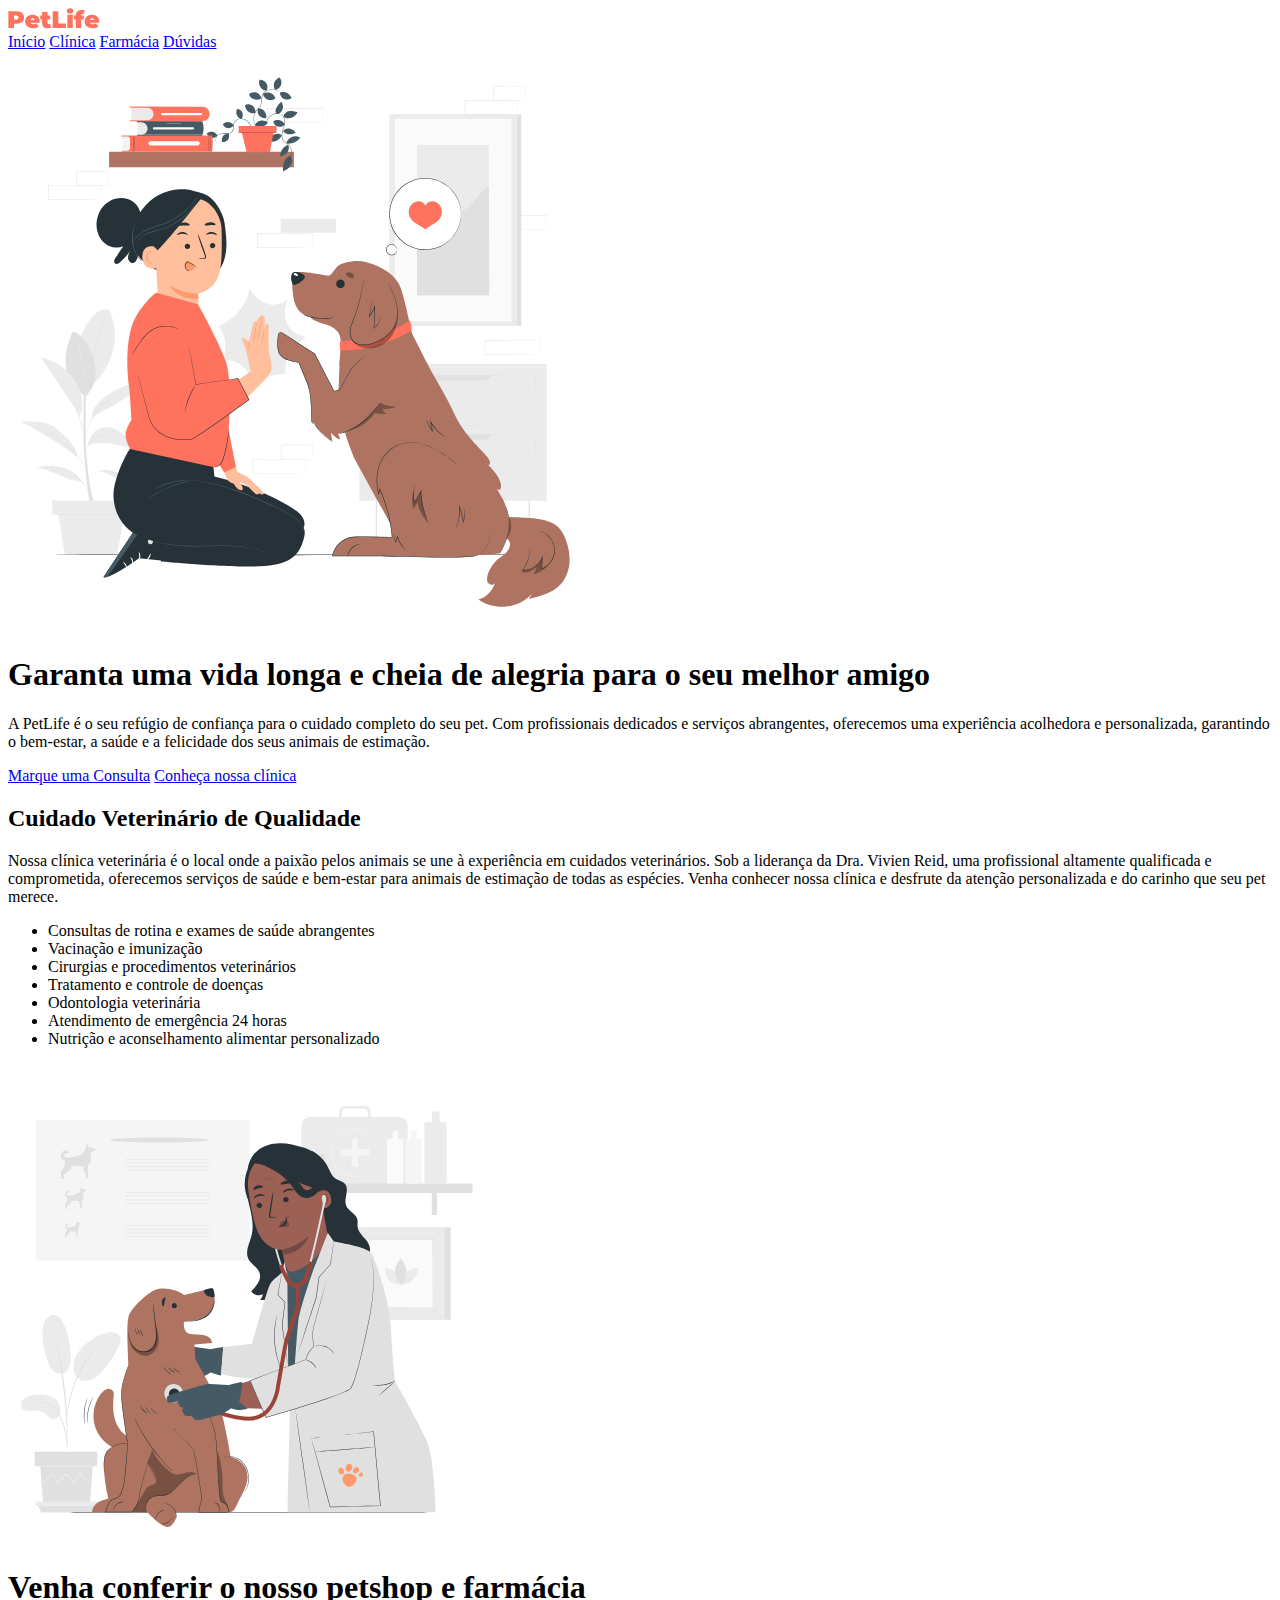
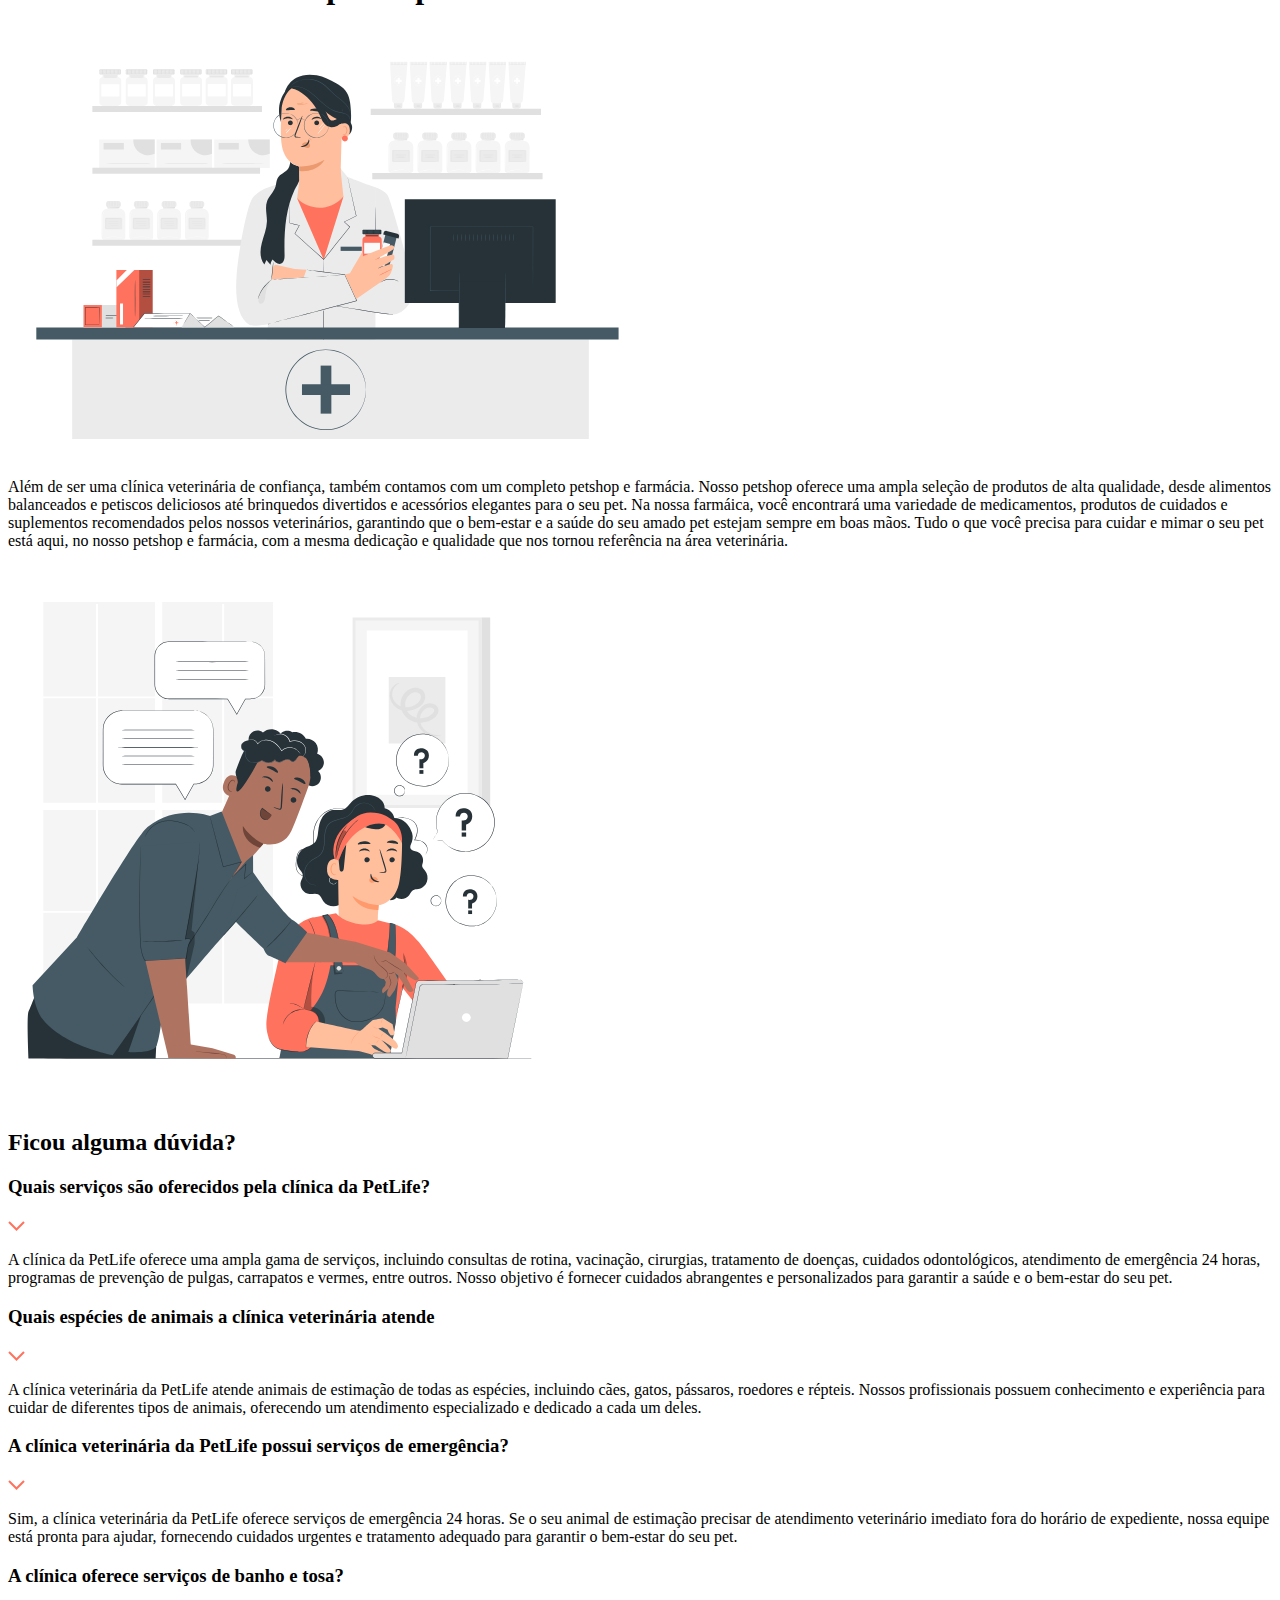
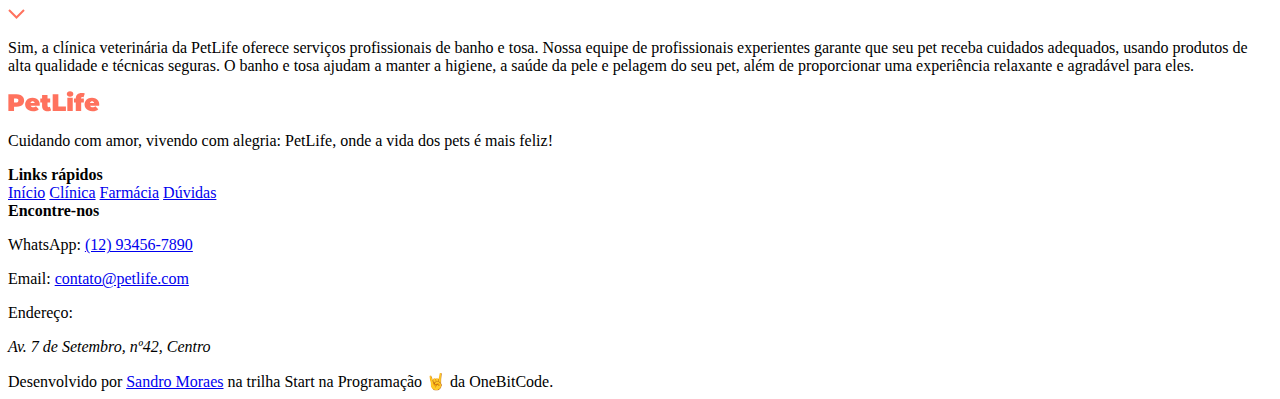
==== pet-life/index.html @ 8a03d573 "add PetLife/index.html" ====
<!DOCTYPE html>
<html lang="pt-br">
<head>
    <meta charset="UTF-8">
    <meta name="viewport" content="width=device-width, initial-scale=1.0">
    <meta name="description" content="Garanta uma vida longa e cheia de alegria para o seu melhor amigo">
    <title>PetLife</title>
</head>
<body>
    <header>
        <a href="index.html">
            <img src="arquivos-do-projeto/logo.svg" alt="Logo da PetLife">
        </a>

        <nav>
            <a href="#inicio">Início</a>
            <a href="#clinica">Clínica</a>
            <a href="#farmacia">Farmácia</a>
            <a href="#duvidas">Dúvidas</a>
        </nav>
    </header>
    <main>
        <section>
            <img src="arquivos-do-projeto/start-img.svg" alt="Imagem principal" width="580" height="580">

            <div id="inicio">
                <h1>Garanta uma vida longa e cheia de alegria para o seu melhor amigo</h1>
                <p>A PetLife é o seu refúgio de confiança para o cuidado completo do seu pet. Com profissionais dedicados e serviços abrangentes, oferecemos uma experiência acolhedora e personalizada, garantindo o bem-estar, a saúde e a felicidade dos seus animais de estimação.</p>
                <a href="https://wa.me/5594984389699" target="_blank">Marque uma Consulta</a>
                <a href="#clinica">Conheça nossa clínica</a>
            </div>
        </section>

        <section id="clinica">
            <div>
                <h2>Cuidado Veterinário de Qualidade</h2>
                <p>Nossa clínica veterinária é o local onde a paixão pelos animais se une à experiência em cuidados veterinários. Sob a liderança da Dra. Vivien Reid, uma profissional altamente qualificada e comprometida, oferecemos serviços de saúde e bem-estar para animais de estimação de todas as espécies. Venha conhecer nossa clínica e desfrute da atenção personalizada e do carinho que seu pet merece.</p>
                <ul>
                    <li>Consultas de rotina e exames de saúde abrangentes</li>
                    <li>Vacinação e imunização</li>
                    <li>Cirurgias e procedimentos veterinários</li>
                    <li>Tratamento e controle de doenças</li>
                    <li>Odontologia veterinária</li>
                    <li>Atendimento de emergência 24 horas</li>
                    <li>Nutrição e aconselhamento alimentar personalizado</li>
                </ul>
            </div>
            
            <img src="arquivos-do-projeto/clinic-img.svg" alt="" width="480" height="480" loading="lazy">
        </section>

        <section id="farmacia">
            <h1>Venha conferir o nosso petshop e farmácia</h1>
            <img src="arquivos-do-projeto/shop-img.svg" alt="" width="645" height="430" loading="lazy">
            <p>Além de ser uma clínica veterinária de confiança, também contamos com um completo petshop e farmácia. Nosso petshop oferece uma ampla seleção de produtos de alta qualidade, desde alimentos balanceados e petiscos deliciosos até brinquedos divertidos e acessórios elegantes para o seu pet. Na nossa farmáica, você encontrará uma variedade de medicamentos, produtos de cuidados e suplementos recomendados pelos nossos veterinários, garantindo que o bem-estar e a saúde do seu amado pet estejam sempre em boas mãos. Tudo o que você precisa para cuidar e mimar o seu pet está aqui, no nosso petshop e farmácia, com a mesma dedicação e qualidade que nos tornou referência na área veterinária.</p>
        </section>

        <section id="duvidas">
            <img src="arquivos-do-projeto/faq-img.svg" alt="" width="540" height="540" loading="lazy">

            <div>
                <h2>Ficou alguma dúvida?</h2>

                <div>
                    <h3>Quais serviços são oferecidos pela clínica da PetLife?</h3>
                    <img src="arquivos-do-projeto/arrow-down.svg" alt="">
                    <p>A clínica da PetLife oferece uma ampla gama de serviços, incluindo consultas de rotina, vacinação, cirurgias, tratamento de doenças, cuidados odontológicos, atendimento de emergência 24 horas, programas de prevenção de pulgas, carrapatos e vermes, entre outros. Nosso objetivo é fornecer cuidados abrangentes e personalizados para garantir a saúde e o bem-estar do seu pet.</p>
                </div>

                <div>
                    <h3>Quais espécies de animais a clínica veterinária atende</h3>
                    <img src="arquivos-do-projeto/arrow-down.svg" alt="">
                    <p>A clínica veterinária da PetLife atende animais de estimação de todas as espécies, incluindo cães, gatos, pássaros, roedores e répteis. Nossos profissionais possuem conhecimento e experiência para cuidar de diferentes tipos de animais, oferecendo um atendimento especializado e dedicado a cada um deles.</p>
                </div>
                
                <div>
                    <h3>A clínica veterinária da PetLife possui serviços de emergência?</h3>
                    <img src="arquivos-do-projeto/arrow-down.svg" alt="">
                    <p>Sim, a clínica veterinária da PetLife oferece serviços de emergência 24 horas. Se o seu animal de estimação precisar de atendimento veterinário imediato fora do horário de expediente, nossa equipe está pronta para ajudar, fornecendo cuidados urgentes e tratamento adequado para garantir o bem-estar do seu pet.</p>
                </div>

                <div>
                    <h3>A clínica oferece serviços de banho e tosa?</h3>
                    <img src="arquivos-do-projeto/arrow-down.svg" alt="">
                    <p>Sim, a clínica veterinária da PetLife oferece serviços profissionais de banho e tosa. Nossa equipe de profissionais experientes garante que seu pet receba cuidados adequados, usando produtos de alta qualidade e técnicas seguras. O banho e tosa ajudam a manter a higiene, a saúde da pele e pelagem do seu pet, além de proporcionar uma experiência relaxante e agradável para eles.</p>
                </div>

            </div>
        </section>
    </main>
    <footer>
        <div>
            <img src="arquivos-do-projeto/logo.svg" alt="PetLife">
            <p>Cuidando com amor, vivendo com alegria: PetLife, onde a vida dos pets é mais feliz!</p>
        </div>

        <div>
            <strong>Links rápidos</strong>
            <nav>
                <a href="#inicio">Início</a>
                <a href="#clinica">Clínica</a>
                <a href="#farmacia">Farmácia</a>
                <a href="#duvidas">Dúvidas</a>
            </nav>
        </div>

        <div>
            <strong>Encontre-nos</strong>
            <p>WhatsApp: <a href="https://wa.me/5594984389699" target="_blank">(12) 93456-7890</a></p>
            <p>Email: <a href="mailto:contato@petlife.com">contato@petlife.com</a></p>
            <p>Endereço: <address>Av. 7 de Setembro, nº42, Centro</address></p> 
        </div>

    </footer>

    <div>
        Desenvolvido por <a href="https://www.linkedin.com/in/sandro-moraes/" target="_blank"> Sandro Moraes</a> na trilha Start na Programação &#129304 da OneBitCode.
    </div>
</body>
</html>
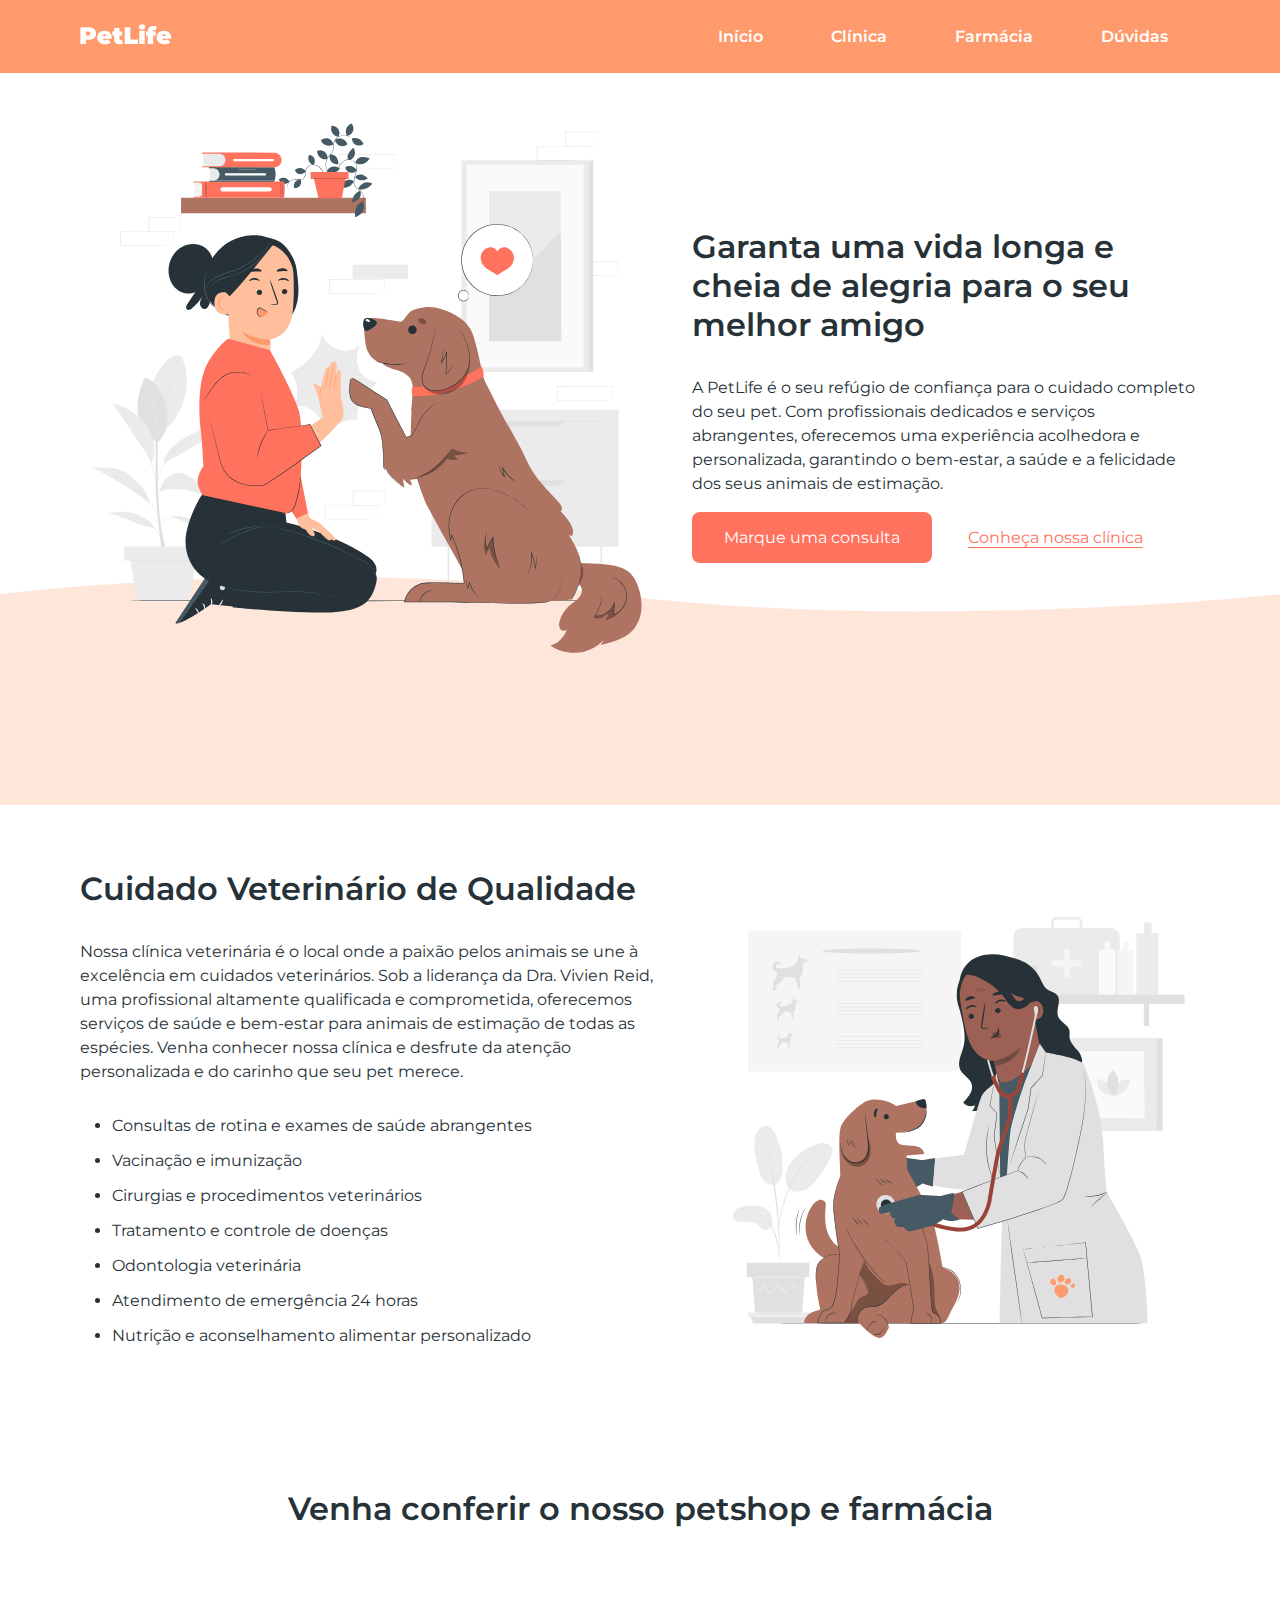
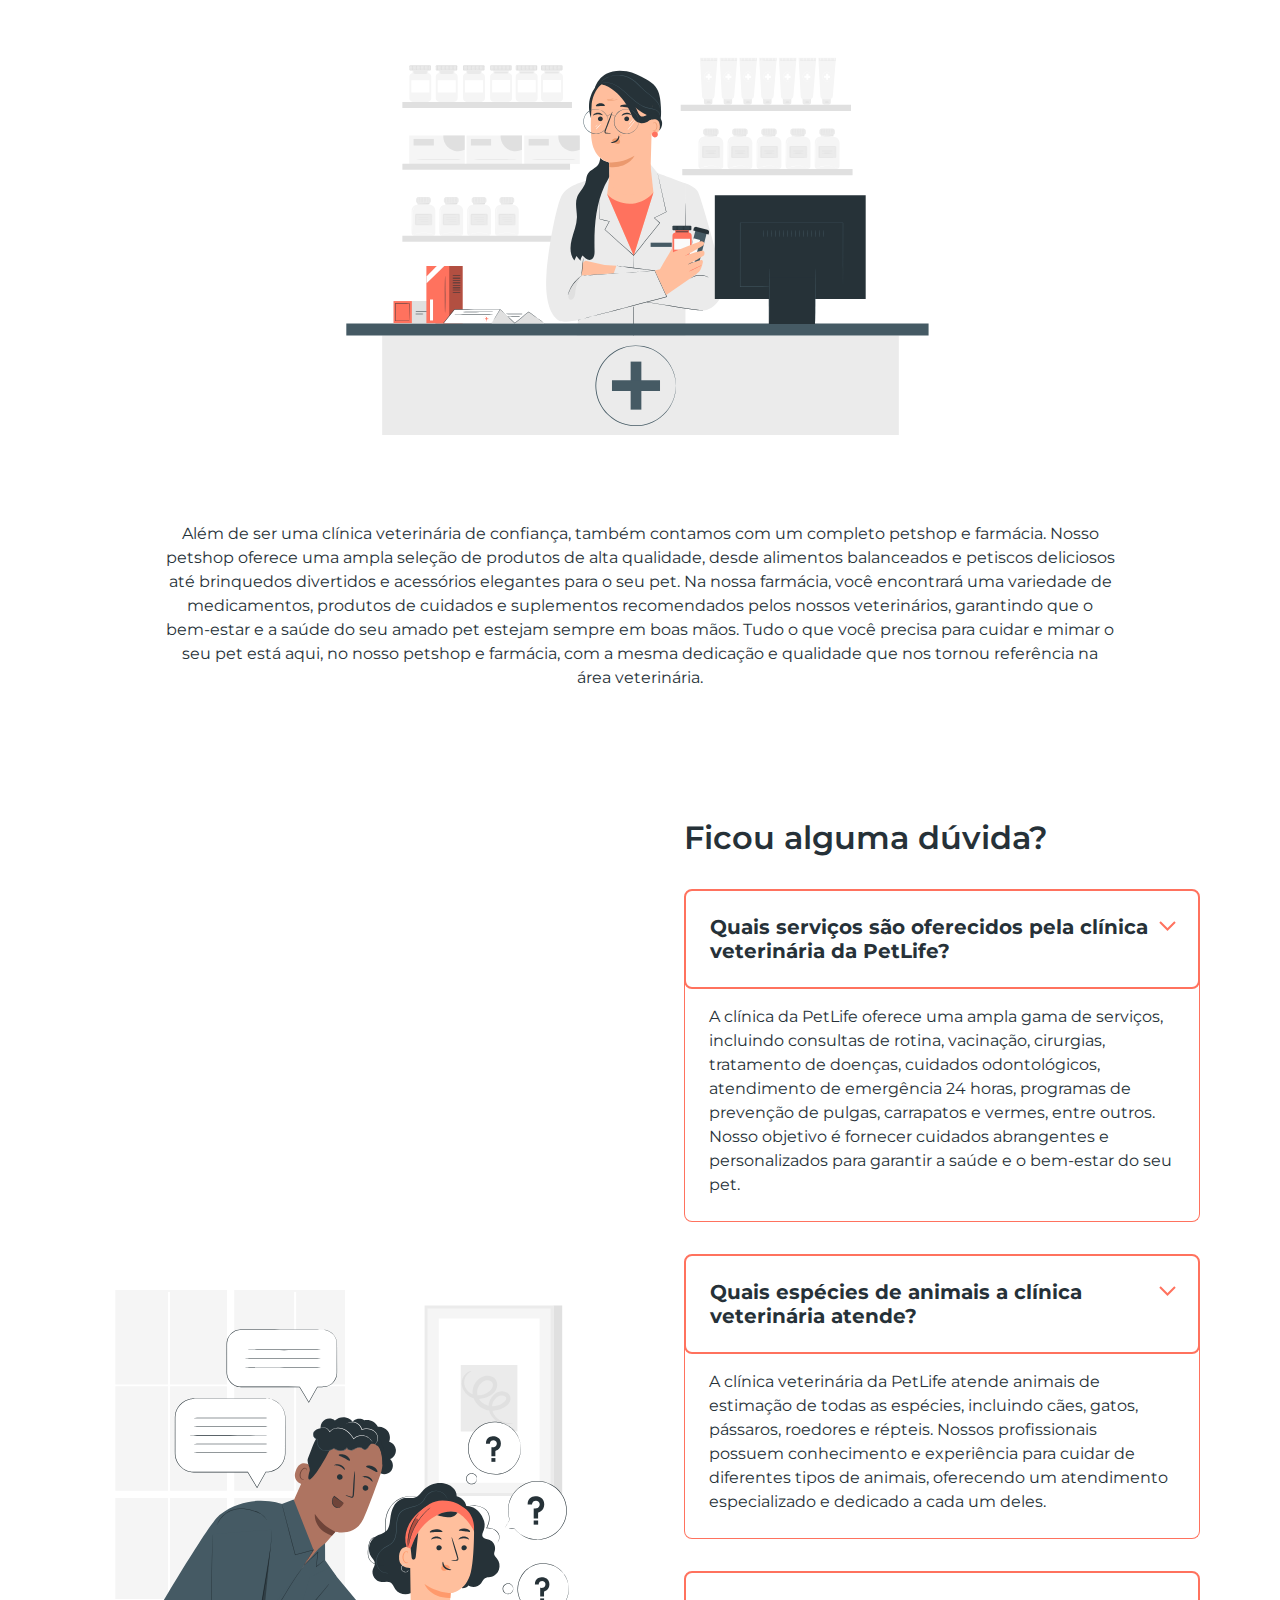
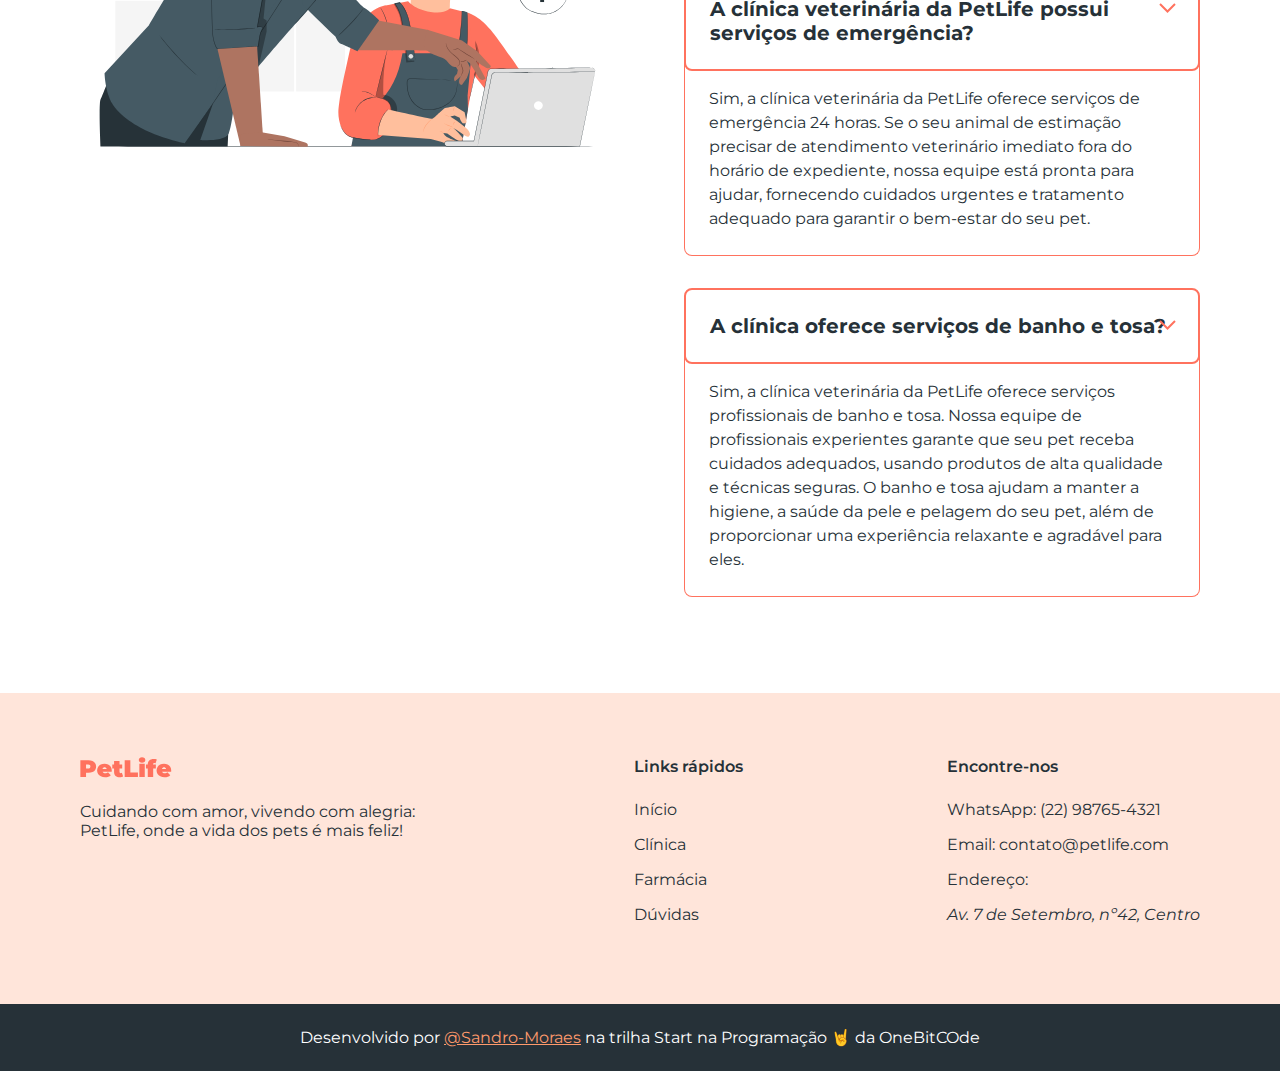
==== commit 9fdaab4d: "adiciona scroll suave, muda de cor o botao e os links" ====
--- a/pet-life/index.html
+++ b/pet-life/index.html
@@ -4,12 +4,16 @@
     <meta charset="UTF-8">
     <meta name="viewport" content="width=device-width, initial-scale=1.0">
     <meta name="description" content="Garanta uma vida longa e cheia de alegria para o seu melhor amigo">
+    <link rel="stylesheet" href="styles.css">
+    <link rel="preconnect" href="https://fonts.googleapis.com">
+    <link rel="preconnect" href="https://fonts.gstatic.com" crossorigin>
+    <link href="https://fonts.googleapis.com/css2?family=Montserrat:wght@400;600&display=swap" rel="stylesheet">
     <title>PetLife</title>
 </head>
-<body>
+<body class="content">
     <header>
         <a href="index.html">
-            <img src="arquivos-do-projeto/logo.svg" alt="Logo da PetLife">
+            <img src="arquivos-do-projeto/logo-white.svg" alt="">
         </a>
 
         <nav>
@@ -19,22 +23,26 @@
             <a href="#duvidas">Dúvidas</a>
         </nav>
     </header>
+
     <main>
-        <section>
-            <img src="arquivos-do-projeto/start-img.svg" alt="Imagem principal" width="580" height="580">
+        <section id="inicio">
+            <img src="arquivos-do-projeto/start-img.svg" alt="" width="580" height="580">
 
-            <div id="inicio">
+            <div>
                 <h1>Garanta uma vida longa e cheia de alegria para o seu melhor amigo</h1>
-                <p>A PetLife é o seu refúgio de confiança para o cuidado completo do seu pet. Com profissionais dedicados e serviços abrangentes, oferecemos uma experiência acolhedora e personalizada, garantindo o bem-estar, a saúde e a felicidade dos seus animais de estimação.</p>
-                <a href="https://wa.me/5594984389699" target="_blank">Marque uma Consulta</a>
-                <a href="#clinica">Conheça nossa clínica</a>
+                <p class="paragrafo">A PetLife é o seu refúgio de confiança para o cuidado completo do seu pet. Com profissionais dedicados e serviços abrangentes, oferecemos uma experiência acolhedora e personalizada, garantindo o bem-estar, a saúde e a felicidade dos seus animais de estimação.</p>
+                <a class="botao" href="https://wa.me/5594984389699" target="_blank">Marque uma consulta</a>
+                <a class="botao-transparente" href="#clinica">Conheça nossa clínica</a>
             </div>
+
+            <img class="absolute" src="arquivos-do-projeto/shape.svg" alt="">
         </section>
 
         <section id="clinica">
             <div>
                 <h2>Cuidado Veterinário de Qualidade</h2>
-                <p>Nossa clínica veterinária é o local onde a paixão pelos animais se une à experiência em cuidados veterinários. Sob a liderança da Dra. Vivien Reid, uma profissional altamente qualificada e comprometida, oferecemos serviços de saúde e bem-estar para animais de estimação de todas as espécies. Venha conhecer nossa clínica e desfrute da atenção personalizada e do carinho que seu pet merece.</p>
+                <p class="paragrafo">Nossa clínica veterinária é o local onde a paixão pelos animais se une à excelência em cuidados veterinários. Sob a liderança da Dra. Vivien Reid, uma profissional altamente qualificada e comprometida, oferecemos serviços de saúde e bem-estar para animais de estimação de todas as espécies. Venha conhecer nossa clínica e desfrute da atenção personalizada e do carinho que seu pet merece.</p>
+
                 <ul>
                     <li>Consultas de rotina e exames de saúde abrangentes</li>
                     <li>Vacinação e imunização</li>
@@ -45,49 +53,47 @@
                     <li>Nutrição e aconselhamento alimentar personalizado</li>
                 </ul>
             </div>
-            
+
             <img src="arquivos-do-projeto/clinic-img.svg" alt="" width="480" height="480" loading="lazy">
         </section>
 
         <section id="farmacia">
-            <h1>Venha conferir o nosso petshop e farmácia</h1>
+            <h2>Venha conferir o nosso petshop e farmácia</h2>
             <img src="arquivos-do-projeto/shop-img.svg" alt="" width="645" height="430" loading="lazy">
-            <p>Além de ser uma clínica veterinária de confiança, também contamos com um completo petshop e farmácia. Nosso petshop oferece uma ampla seleção de produtos de alta qualidade, desde alimentos balanceados e petiscos deliciosos até brinquedos divertidos e acessórios elegantes para o seu pet. Na nossa farmáica, você encontrará uma variedade de medicamentos, produtos de cuidados e suplementos recomendados pelos nossos veterinários, garantindo que o bem-estar e a saúde do seu amado pet estejam sempre em boas mãos. Tudo o que você precisa para cuidar e mimar o seu pet está aqui, no nosso petshop e farmácia, com a mesma dedicação e qualidade que nos tornou referência na área veterinária.</p>
+            <p class="paragrafo">Além de ser uma clínica veterinária de confiança, também contamos com um completo petshop e farmácia. Nosso petshop oferece uma ampla seleção de produtos de alta qualidade, desde alimentos balanceados e petiscos deliciosos até brinquedos divertidos e acessórios elegantes para o seu pet. Na nossa farmácia, você encontrará uma variedade de medicamentos, produtos de cuidados e suplementos recomendados pelos nossos veterinários, garantindo que o bem-estar e a saúde do seu amado pet estejam sempre em boas mãos. Tudo o que você precisa para cuidar e mimar o seu pet está aqui, no nosso petshop e farmácia, com a mesma dedicação e qualidade que nos tornou referência na área veterinária.</p>
         </section>
 
         <section id="duvidas">
             <img src="arquivos-do-projeto/faq-img.svg" alt="" width="540" height="540" loading="lazy">
-
             <div>
                 <h2>Ficou alguma dúvida?</h2>
-
-                <div>
-                    <h3>Quais serviços são oferecidos pela clínica da PetLife?</h3>
+                <div class="duvida">
+                    <h3>Quais serviços são oferecidos pela clínica veterinária da PetLife?</h3>
                     <img src="arquivos-do-projeto/arrow-down.svg" alt="">
-                    <p>A clínica da PetLife oferece uma ampla gama de serviços, incluindo consultas de rotina, vacinação, cirurgias, tratamento de doenças, cuidados odontológicos, atendimento de emergência 24 horas, programas de prevenção de pulgas, carrapatos e vermes, entre outros. Nosso objetivo é fornecer cuidados abrangentes e personalizados para garantir a saúde e o bem-estar do seu pet.</p>
+                    <p class="paragrafo">A clínica da PetLife oferece uma ampla gama de serviços, incluindo consultas de rotina, vacinação, cirurgias, tratamento de doenças, cuidados odontológicos, atendimento de emergência 24 horas, programas de prevenção de pulgas, carrapatos e vermes, entre outros. Nosso objetivo é fornecer cuidados abrangentes e personalizados para garantir a saúde e o bem-estar do seu pet.</p>
                 </div>
 
-                <div>
-                    <h3>Quais espécies de animais a clínica veterinária atende</h3>
+                <div class="duvida">
+                    <h3>Quais espécies de animais a clínica veterinária atende?</h3>
                     <img src="arquivos-do-projeto/arrow-down.svg" alt="">
-                    <p>A clínica veterinária da PetLife atende animais de estimação de todas as espécies, incluindo cães, gatos, pássaros, roedores e répteis. Nossos profissionais possuem conhecimento e experiência para cuidar de diferentes tipos de animais, oferecendo um atendimento especializado e dedicado a cada um deles.</p>
+                    <p class="paragrafo">A clínica veterinária da PetLife atende animais de estimação de todas as espécies, incluindo cães, gatos, pássaros, roedores e répteis. Nossos profissionais possuem conhecimento e experiência para cuidar de diferentes tipos de animais, oferecendo um atendimento especializado e dedicado a cada um deles.</p>
                 </div>
-                
-                <div>
+
+                <div class="duvida">
                     <h3>A clínica veterinária da PetLife possui serviços de emergência?</h3>
                     <img src="arquivos-do-projeto/arrow-down.svg" alt="">
-                    <p>Sim, a clínica veterinária da PetLife oferece serviços de emergência 24 horas. Se o seu animal de estimação precisar de atendimento veterinário imediato fora do horário de expediente, nossa equipe está pronta para ajudar, fornecendo cuidados urgentes e tratamento adequado para garantir o bem-estar do seu pet.</p>
+                    <p class="paragrafo">Sim, a clínica veterinária da PetLife oferece serviços de emergência 24 horas. Se o seu animal de estimação precisar de atendimento veterinário imediato fora do horário de expediente, nossa equipe está pronta para ajudar, fornecendo cuidados urgentes e tratamento adequado para garantir o bem-estar do seu pet.</p>
                 </div>
 
-                <div>
+                <div class="duvida">
                     <h3>A clínica oferece serviços de banho e tosa?</h3>
                     <img src="arquivos-do-projeto/arrow-down.svg" alt="">
-                    <p>Sim, a clínica veterinária da PetLife oferece serviços profissionais de banho e tosa. Nossa equipe de profissionais experientes garante que seu pet receba cuidados adequados, usando produtos de alta qualidade e técnicas seguras. O banho e tosa ajudam a manter a higiene, a saúde da pele e pelagem do seu pet, além de proporcionar uma experiência relaxante e agradável para eles.</p>
+                    <p class="paragrafo">Sim, a clínica veterinária da PetLife oferece serviços profissionais de banho e tosa. Nossa equipe de profissionais experientes garante que seu pet receba cuidados adequados, usando produtos de alta qualidade e técnicas seguras. O banho e tosa ajudam a manter a higiene, a saúde da pele e pelagem do seu pet, além de proporcionar uma experiência relaxante e agradável para eles.</p>
                 </div>
-
             </div>
         </section>
     </main>
+
     <footer>
         <div>
             <img src="arquivos-do-projeto/logo.svg" alt="PetLife">
@@ -95,7 +101,7 @@
         </div>
 
         <div>
-            <strong>Links rápidos</strong>
+            <strong class="titulo">Links rápidos</strong>
             <nav>
                 <a href="#inicio">Início</a>
                 <a href="#clinica">Clínica</a>
@@ -105,16 +111,16 @@
         </div>
 
         <div>
-            <strong>Encontre-nos</strong>
-            <p>WhatsApp: <a href="https://wa.me/5594984389699" target="_blank">(12) 93456-7890</a></p>
-            <p>Email: <a href="mailto:contato@petlife.com">contato@petlife.com</a></p>
-            <p>Endereço: <address>Av. 7 de Setembro, nº42, Centro</address></p> 
+            <strong class="titulo">Encontre-nos</strong>
+            <p>WhatsApp: <a href="https://wa.me/5594984389699" target="_blank">(22) 98765-4321</a></p>
+            <p>Email: <a href="mailto:contato@petlife.com" target="_blank">contato@petlife.com</a></p>
+            <p>Endereço: <address>Av. 7 de Setembro, nº42, Centro</address></p>
         </div>
-
     </footer>
 
-    <div>
-        Desenvolvido por <a href="https://www.linkedin.com/in/sandro-moraes/" target="_blank"> Sandro Moraes</a> na trilha Start na Programação &#129304 da OneBitCode.
+    <div id="copyright">
+        Desenvolvido por <a href="https://github.com/Sandro-Moraes" target="_blank">@Sandro-Moraes</a> na trilha Start na Programação &#129304
+        da OneBitCOde
     </div>
 </body>
 </html>--- a/pet-life/styles.css
+++ b/pet-life/styles.css
@@ -0,0 +1,223 @@
+@charset "UTF-8";
+
+html{
+    scroll-behavior: smooth;
+}
+
+/* :target{
+    scroll-margin-top: .8em;
+} */
+
+*{
+    box-sizing: border-box;
+    font-family: 'Montserrat', sans-serif;
+    margin: 0;
+    padding: 0;
+
+}
+
+body{
+    color: #263138;
+}
+
+header{
+    background-color: #FF9A6C;
+    display: flex;
+    align-items: center;
+    justify-content: space-between;
+    padding-left: 80px;
+    padding-right: 80px;
+    padding-top: 24px;
+    padding-bottom: 24px;
+}
+
+header nav a{
+    color: white;
+    font-weight: 600 ;
+    padding: 32px;
+    text-decoration: none;
+
+    transition: color 0.15s ease;
+}
+
+header nav a:hover{
+    color: #263138;
+}
+
+#inicio{
+    display: flex;
+    align-items: center;
+    gap: 32px;
+    padding: 24px 80px 128px 80px;
+    position: relative;
+}
+
+h1, h2{
+    font-weight: 600;
+    font-size: 32px;
+    margin-bottom: 32px;
+}
+
+.paragrafo{
+    line-height: 150%;
+    margin-bottom: 32px;
+}
+
+.botao{
+    background-color: #FF725E;
+    border-radius: 8px;
+    color: white;
+    padding: 16px 32px;
+    text-decoration: none;
+
+    transition: background-color 0.4s ease-in-out ;
+}
+
+.botao:active{
+    color: #FF725E;
+}
+
+.botao:hover{
+    background-color: #263138;
+    
+}
+
+.botao-transparente{
+    background-color: transparent;
+    color: #FF725E;
+    padding: 16px 32px;
+    text-underline-offset: 4px;
+    transition: color 0.4s ease-in-out;
+}
+
+.botao-transparente:hover{
+    color: #263138;
+}
+
+.absolute{
+    position: absolute;
+    bottom: 0;
+    left: 0;
+    width: 100%;
+    z-index: -10;
+}
+
+#clinica{
+    display: flex;
+    align-items: center;
+    gap: 64px;
+    padding: 64px 80px;
+}
+
+#clinica li{
+    margin-bottom: 16px;
+    margin-left: 32px;
+    
+}
+
+#farmacia{
+    padding: 64px 80px;
+    text-align: center;
+}
+
+#farmacia img{
+    margin: 64px auto;
+}
+
+#farmacia .paragrafo{
+    max-width: 950px;
+    margin: 0 auto;
+}
+
+#duvidas{
+    display: flex;
+    align-items: center;
+    gap: 64px;
+    padding: 64px 80px;
+
+}
+
+.duvida{
+    position: relative;
+}
+
+.duvida h3{
+    font-size: 20px;
+    border: 2px solid #FF725E;
+    border-radius: 8px;
+    cursor: pointer;
+    padding: 24px;
+}
+
+.duvida img{
+    position: absolute;
+    top: 32px;
+    right: 24px;
+}
+
+.duvida .paragrafo{
+    border-right: 1px solid #FF725E ;
+    border-bottom: 1px solid #FF725E ;
+    border-left: 1px solid #FF725E ;
+    border-radius:0 0 8px 8px ;
+    margin-top: -8px;
+    padding: 24px;
+    /* display: none; */
+}
+
+/* .duvida:hover .paragrafo{
+    display: block;
+} */
+
+footer{
+    background-color: rgba(255, 152, 108, 0.25);
+    display: flex;
+    justify-content: space-between;
+    gap: 80px;
+    padding: 64px 80px;
+}
+
+footer img, footer .titulo{
+    display: block;
+    font-weight: 600;
+    margin-bottom: 24px;
+}
+
+footer nav a{
+    color: #263138;
+    display: block;
+    margin-bottom: 16px;
+    text-decoration: none;
+    transition: color 0.3s ease;
+}
+
+footer p{
+    max-width: 350px;
+    margin-bottom: 16px;
+}
+
+footer p a{
+    color: #263138;
+    text-decoration: none;
+}
+
+footer nav a:hover{
+    color: #6a8596;
+}
+
+#copyright{
+    background-color: #263138;
+    text-align: center;
+    padding: 24px;
+    color: white;
+}
+
+#copyright a{
+    color: #FF9A6C;
+    transition: color 0.3s ease;
+}
+
+#copyright a:hover{
+    color: #77848d;
+
+}